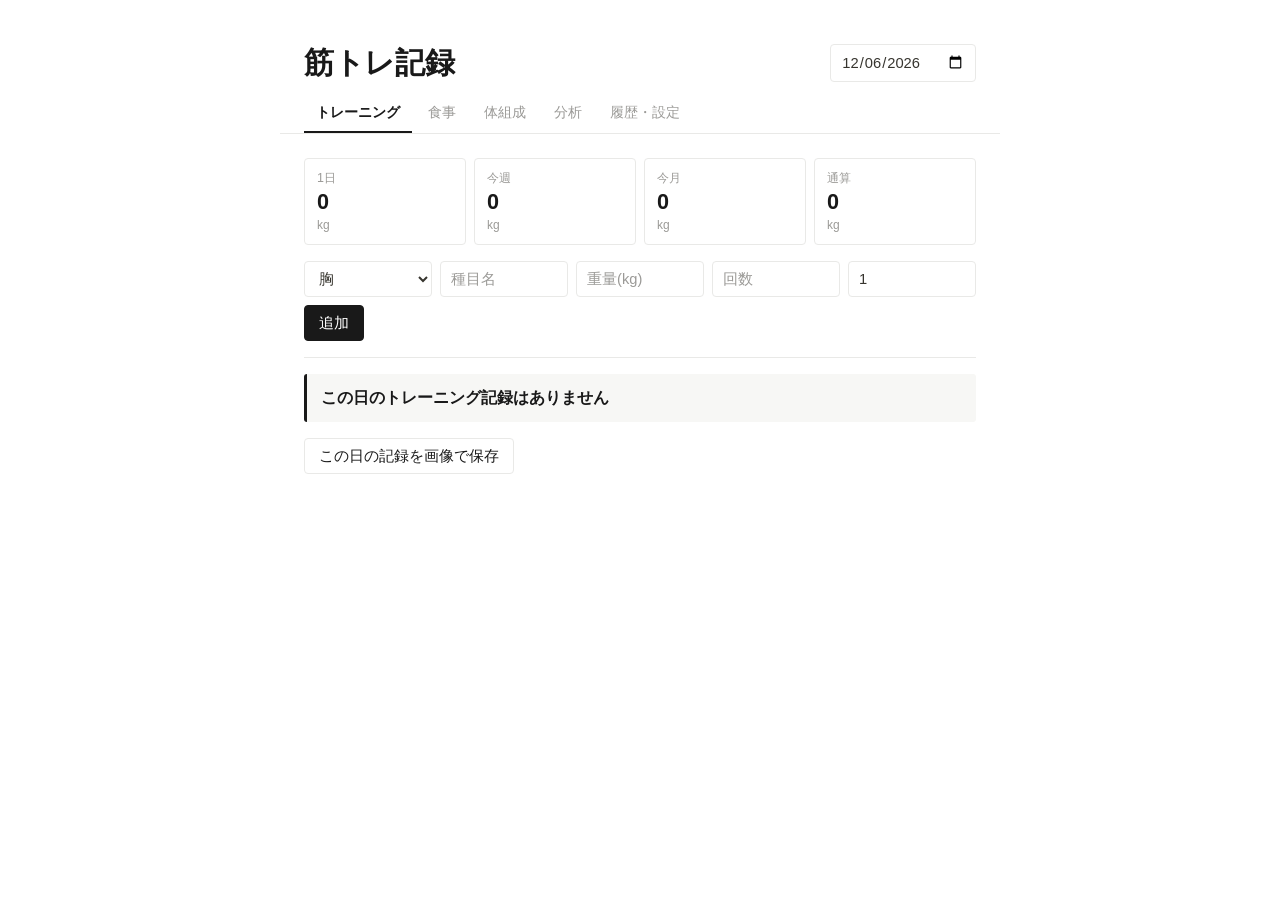
==== index.html @ bb4663bc "筋トレアプリの初期コミットと筋トレ研究ノートを追加 Co-Authored-By: Claude Sonnet 5.5 <noreply@anthropic.com>" ====
<!doctype html>
<html lang="ja">
<head>
  <meta charset="utf-8">
  <meta name="viewport" content="width=device-width, initial-scale=1">
  <title>筋トレ記録</title>
  <link rel="stylesheet" href="css/style.css">
</head>
<body>
  <header>
    <h1>筋トレ記録</h1>
    <input type="date" id="date">
  </header>

  <nav>
    <button data-tab="workout" class="active">トレーニング</button>
    <button data-tab="meal">食事</button>
    <button data-tab="body">体組成</button>
    <button data-tab="analysis">分析</button>
    <button data-tab="stats">履歴・設定</button>
  </nav>

  <main>
    <!-- トレーニング -->
    <section id="tab-workout">
      <div class="cards" id="volume-cards"></div>
      <form id="workout-form">
        <select id="w-part"></select>
        <input id="w-exercise" list="exercise-list" placeholder="種目名" required>
        <datalist id="exercise-list"></datalist>
        <input id="w-weight" type="number" step="0.5" min="0" placeholder="重量(kg)" required>
        <input id="w-reps" type="number" min="1" placeholder="回数" required>
        <input id="w-sets" type="number" min="1" value="1" placeholder="セット数" required>
        <button type="submit">追加</button>
      </form>
      <p id="rm-preview" class="hint"></p>
      <ul id="workout-list" class="list"></ul>
      <p id="workout-summary" class="summary"></p>
      <button id="save-image" class="secondary">この日の記録を画像で保存</button>
    </section>

    <!-- 食事 -->
    <section id="tab-meal" hidden>
      <form id="meal-form">
        <select id="m-type">
          <option>朝食</option><option>昼食</option><option>夕食</option><option>間食</option><option>プロテイン</option>
        </select>
        <input id="m-name" list="food-list" placeholder="食品名" required>
        <datalist id="food-list"></datalist>
        <input id="m-kcal" type="number" min="0" placeholder="kcal" required>
        <input id="m-p" type="number" step="0.1" min="0" placeholder="P(g)" value="0">
        <input id="m-f" type="number" step="0.1" min="0" placeholder="F(g)" value="0">
        <input id="m-c" type="number" step="0.1" min="0" placeholder="C(g)" value="0">
        <button type="submit">追加</button>
      </form>
      <ul id="meal-list" class="list"></ul>
      <p id="meal-summary" class="summary"></p>
    </section>

    <!-- 体組成 -->
    <section id="tab-body" hidden>
      <div class="row">
        <label>身長(cm) <input id="b-height" type="number" step="0.1" min="0" placeholder="BMI計算用"></label>
      </div>
      <div class="cards" id="body-cards"></div>
      <form id="body-form">
        <input id="b-weight" type="number" step="0.1" min="0" placeholder="体重(kg)" required>
        <input id="b-fat" type="number" step="0.1" min="0" placeholder="体脂肪率(%)">
        <input id="b-muscle" type="number" step="0.1" min="0" placeholder="筋肉量(kg)">
        <button type="submit">記録</button>
      </form>
      <select id="body-metric"></select>
      <canvas id="body-chart" width="640" height="240"></canvas>
      <ul id="body-list" class="list"></ul>
    </section>

    <!-- 分析 -->
    <section id="tab-analysis" hidden>
      <h2>RM換算</h2>
      <form id="rm-form">
        <input id="rm-weight" type="number" step="0.5" min="0" placeholder="重量(kg)">
        <input id="rm-reps" type="number" min="1" max="30" placeholder="回数">
      </form>
      <div id="rm-result"></div>

      <h2>種目別分析</h2>
      <select id="an-exercise"></select>
      <div class="cards" id="an-cards"></div>
      <canvas id="an-chart" width="640" height="240"></canvas>

      <h2>週ごとの負荷量(直近8週)</h2>
      <div id="weekly-bars"></div>

      <h2>部位別の負荷量(選択月)</h2>
      <div id="part-bars"></div>
    </section>

    <!-- 履歴・設定 -->
    <section id="tab-stats" hidden>
      <h2>目標(1日)</h2>
      <form id="goal-form">
        <input id="g-kcal" type="number" min="0" placeholder="kcal">
        <input id="g-p" type="number" min="0" placeholder="P(g)">
        <button type="submit">保存</button>
      </form>
      <div id="goal-progress"></div>
      <h2>最近の記録</h2>
      <div id="history"></div>
      <h2>データ</h2>
      <button id="export" class="secondary">JSONで書き出し</button>
      <label class="file">読み込み<input type="file" id="import" accept="application/json" hidden></label>
      <button id="load-demo" class="secondary">デモデータを読み込む</button>
    </section>
  </main>

  <script src="js/data.js"></script>
  <script src="js/storage.js"></script>
  <script src="js/calc.js"></script>
  <script src="js/charts.js"></script>
  <script src="js/demo.js"></script>
  <script src="js/app.js"></script>
</body>
</html>
---- css/style.css ----
:root {
  --bg: #ffffff;
  --text: #37352f;
  --black: #191919;
  --muted: #9b9a97;
  --border: #e9e9e7;
  --hover: #f7f7f5;
}
* { box-sizing: border-box; }
body { margin: 0; font-family: ui-sans-serif, -apple-system, "Segoe UI", "Hiragino Sans", "Meiryo", sans-serif; background: var(--bg); color: var(--text); line-height: 1.5; }

header { display: flex; justify-content: space-between; align-items: center; max-width: 720px; margin: 0 auto; padding: 40px 24px 8px; }
h1 { font-size: 1.9rem; font-weight: 700; margin: 0; color: var(--black); letter-spacing: -.01em; }
h2 { font-size: 1.1rem; font-weight: 600; color: var(--black); margin: 32px 0 8px; padding-bottom: 4px; border-bottom: 1px solid var(--border); }

nav { display: flex; gap: 4px; max-width: 720px; margin: 0 auto; padding: 0 24px; border-bottom: 1px solid var(--border); overflow-x: auto; }
nav button { padding: 8px 12px; border: 0; border-bottom: 2px solid transparent; background: none; color: var(--muted); font-size: .9rem; cursor: pointer; white-space: nowrap; border-radius: 0; }
nav button:hover { color: var(--black); background: var(--hover); }
nav button.active { color: var(--black); border-bottom-color: var(--black); font-weight: 600; }

main { max-width: 720px; margin: 0 auto; padding: 24px; }

form { display: flex; flex-wrap: wrap; gap: 8px; margin-bottom: 16px; }
input, select, button { font: inherit; font-size: .92rem; color: var(--text); }
input, select { padding: 6px 10px; background: var(--bg); border: 1px solid var(--border); border-radius: 4px; outline: none; }
input:focus, select:focus { border-color: var(--black); box-shadow: 0 0 0 1px var(--black); }
input::placeholder { color: var(--muted); }
form input, form select { flex: 1 1 120px; min-width: 0; }

form button, #export, .file { background: var(--black); color: #fff; border: 1px solid var(--black); padding: 6px 14px; border-radius: 4px; cursor: pointer; font-size: .92rem; }
form button:hover, #export:hover, .file:hover { background: #000; opacity: .85; }
.file { display: inline-block; margin-left: 8px; background: var(--bg); color: var(--black); }
.file:hover { background: var(--hover); opacity: 1; }

.list { list-style: none; padding: 0; margin: 0; border-top: 1px solid var(--border); }
.list li { display: flex; justify-content: space-between; align-items: center; padding: 8px 4px; border-bottom: 1px solid var(--border); }
.list li:hover { background: var(--hover); }
.list .del { background: none; border: 0; color: var(--muted); cursor: pointer; padding: 2px 8px; border-radius: 4px; opacity: 0; }
.list li:hover .del { opacity: 1; }
.list .del:hover { background: var(--border); color: var(--black); }
@media (hover: none) { .list .del { opacity: 1; } }

.summary { margin: 16px 0; padding: 12px 14px; background: var(--hover); border-left: 3px solid var(--black); border-radius: 3px; color: var(--black); font-weight: 600; }

canvas { width: 100%; margin-top: 16px; background: var(--bg); border: 1px solid var(--border); border-radius: 4px; }

.day { padding: 10px 4px; border-bottom: 1px solid var(--border); font-size: .9rem; }
.day b { color: var(--black); }

.bar { height: 6px; background: var(--border); border-radius: 3px; overflow: hidden; margin: 4px 0 12px; }
.bar > div { height: 100%; background: var(--black); }

/* --- 追加分 --- */
.cards { display: grid; grid-template-columns: repeat(auto-fit, minmax(130px, 1fr)); gap: 8px; margin-bottom: 16px; }
.card { border: 1px solid var(--border); border-radius: 4px; padding: 10px 12px; display: flex; flex-direction: column; }
.card span { font-size: .78rem; color: var(--muted); }
.card b { font-size: 1.35rem; color: var(--black); line-height: 1.3; }
.card small { color: var(--muted); font-size: .75rem; min-height: 1em; }

.hint { color: var(--muted); font-size: .85rem; margin: 6px 0; }
.muted { color: var(--muted); display: block; font-size: .8rem; }
.row { margin-bottom: 12px; }
.row label { font-size: .9rem; }
.row input { width: 140px; margin-left: 6px; }
#body-metric, #an-exercise { margin-bottom: 8px; min-width: 180px; }

button.secondary, #export { background: var(--bg); color: var(--black); border: 1px solid var(--border); padding: 6px 14px; border-radius: 4px; cursor: pointer; font-size: .92rem; }
button.secondary:hover, #export:hover { background: var(--hover); opacity: 1; }

table { border-collapse: collapse; width: 100%; font-size: .9rem; }
th, td { text-align: left; padding: 5px 8px; border-bottom: 1px solid var(--border); }
th { color: var(--muted); font-weight: 500; }

.barrow { display: grid; grid-template-columns: 80px 1fr 140px; align-items: center; gap: 8px; font-size: .85rem; }
.barrow .bar { margin: 4px 0; }
.barrow .num { text-align: right; white-space: nowrap; }
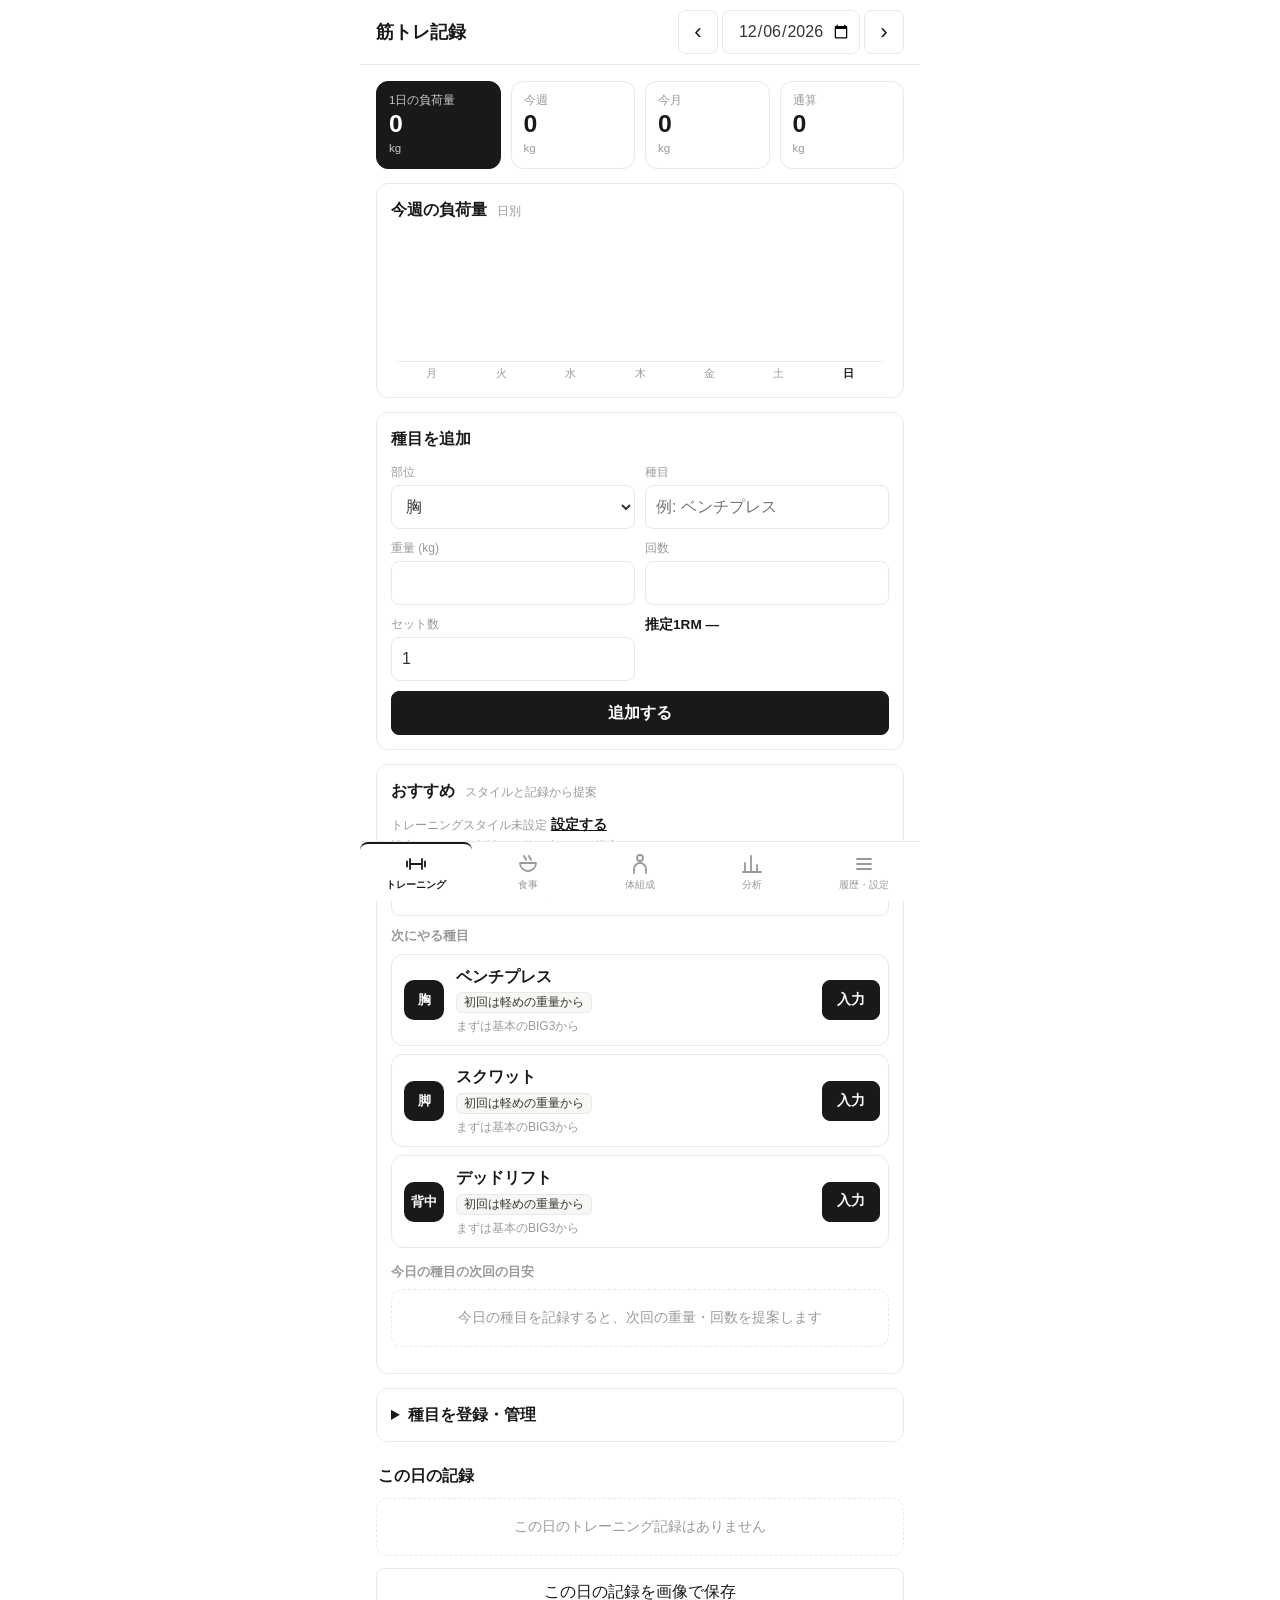
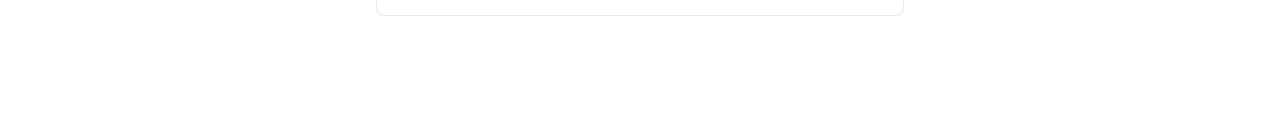
==== commit f6dcc2f6: "スマホUI化と分析・おすすめ・AI提案機能を追加 - Notion風の白黒デザインをスマホ向けに再設計(下部タブ、カード、グラフ) - 負荷量(日/週/月/通算)、RM換算、種目別・部位別の分析、体組" ====
--- a/index.html
+++ b/index.html
@@ -2,121 +2,268 @@
 <html lang="ja">
 <head>
   <meta charset="utf-8">
-  <meta name="viewport" content="width=device-width, initial-scale=1">
+  <meta name="viewport" content="width=device-width, initial-scale=1, viewport-fit=cover">
+  <meta name="theme-color" content="#ffffff">
   <title>筋トレ記録</title>
   <link rel="stylesheet" href="css/style.css">
 </head>
 <body>
   <header>
     <h1>筋トレ記録</h1>
-    <input type="date" id="date">
+    <div class="datenav">
+      <button type="button" id="prev-day" aria-label="前の日">‹</button>
+      <input type="date" id="date">
+      <button type="button" id="next-day" aria-label="次の日">›</button>
+    </div>
   </header>
-
-  <nav>
-    <button data-tab="workout" class="active">トレーニング</button>
-    <button data-tab="meal">食事</button>
-    <button data-tab="body">体組成</button>
-    <button data-tab="analysis">分析</button>
-    <button data-tab="stats">履歴・設定</button>
-  </nav>
 
   <main>
     <!-- トレーニング -->
     <section id="tab-workout">
       <div class="cards" id="volume-cards"></div>
-      <form id="workout-form">
-        <select id="w-part"></select>
-        <input id="w-exercise" list="exercise-list" placeholder="種目名" required>
-        <datalist id="exercise-list"></datalist>
-        <input id="w-weight" type="number" step="0.5" min="0" placeholder="重量(kg)" required>
-        <input id="w-reps" type="number" min="1" placeholder="回数" required>
-        <input id="w-sets" type="number" min="1" value="1" placeholder="セット数" required>
-        <button type="submit">追加</button>
-      </form>
-      <p id="rm-preview" class="hint"></p>
+
+      <div class="panel">
+        <h3>今週の負荷量 <small>日別</small></h3>
+        <canvas id="week-chart" class="chart short"></canvas>
+      </div>
+
+      <div class="panel">
+        <h3>種目を追加</h3>
+        <form id="workout-form" class="grid2">
+          <label class="f">部位<select id="w-part"></select></label>
+          <label class="f">種目<input id="w-exercise" list="exercise-list" placeholder="例: ベンチプレス" required></label>
+          <datalist id="exercise-list"></datalist>
+          <label class="f">重量 (kg)<input id="w-weight" type="number" inputmode="decimal" step="0.5" min="0" required></label>
+          <label class="f">回数<input id="w-reps" type="number" inputmode="numeric" min="1" required></label>
+          <label class="f">セット数<input id="w-sets" type="number" inputmode="numeric" min="1" value="1" required></label>
+          <div class="f preview" id="rm-preview">推定1RM —</div>
+          <button type="submit" class="full">追加する</button>
+        </form>
+      </div>
+
+      <div class="panel">
+        <h3>おすすめ <small>スタイルと記録から提案</small></h3>
+        <p id="rec-plan" class="plan"></p>
+        <button type="button" id="ai-rec" class="secondary block">✨ AIで今日のメニューを作る</button>
+        <div id="ai-rec-out"></div>
+        <h4>次にやる種目</h4>
+        <ul id="rec-next" class="list"></ul>
+        <h4>今日の種目の次回の目安</h4>
+        <ul id="rec-target" class="list"></ul>
+      </div>
+
+      <details class="panel manage">
+        <summary>種目を登録・管理</summary>
+        <form id="ex-form" class="grid2">
+          <label class="f">部位<select id="ex-part"></select></label>
+          <label class="f">新しい種目名<input id="ex-name" placeholder="例: チェストプレス" required></label>
+          <button type="submit" class="full">種目リストに登録</button>
+        </form>
+        <p class="hint">登録した種目は上の「種目」欄の候補に出ます。記録した種目も自動で候補に加わります。</p>
+        <ul id="ex-list" class="list"></ul>
+      </details>
+
+      <h3 class="sec">この日の記録</h3>
       <ul id="workout-list" class="list"></ul>
       <p id="workout-summary" class="summary"></p>
-      <button id="save-image" class="secondary">この日の記録を画像で保存</button>
+      <button id="save-image" class="secondary block">この日の記録を画像で保存</button>
     </section>
 
     <!-- 食事 -->
     <section id="tab-meal" hidden>
-      <form id="meal-form">
-        <select id="m-type">
-          <option>朝食</option><option>昼食</option><option>夕食</option><option>間食</option><option>プロテイン</option>
-        </select>
-        <input id="m-name" list="food-list" placeholder="食品名" required>
-        <datalist id="food-list"></datalist>
-        <input id="m-kcal" type="number" min="0" placeholder="kcal" required>
-        <input id="m-p" type="number" step="0.1" min="0" placeholder="P(g)" value="0">
-        <input id="m-f" type="number" step="0.1" min="0" placeholder="F(g)" value="0">
-        <input id="m-c" type="number" step="0.1" min="0" placeholder="C(g)" value="0">
-        <button type="submit">追加</button>
-      </form>
+      <div class="panel meal-top">
+        <canvas id="meal-ring" class="ring"></canvas>
+        <div id="macro-list" class="macros"></div>
+      </div>
+
+      <div class="panel">
+        <h3>写真から自動計算 <small>AI</small></h3>
+        <label class="file block">📷 食事を撮影 / 写真を選択<input type="file" id="ai-photo" accept="image/*" capture="environment" hidden></label>
+        <div class="grid2">
+          <label class="f">大きさの基準物
+            <select id="ai-ref">
+              <option value="">自動(皿・箸などから推定)</option>
+              <option value="直径約26cmの標準的な夕食皿">夕食皿 (約26cm)</option>
+              <option value="箸(長さ約23cm)">箸 (約23cm)</option>
+              <option value="350ml缶(直径6.6cm・高さ12.2cm)">350ml缶</option>
+              <option value="500mlペットボトル(高さ約20.5cm)">500mlペットボトル</option>
+              <option value="クレジットカード(8.56×5.40cm)">カード (8.6×5.4cm)</option>
+            </select>
+          </label>
+          <label class="f">補足 <input id="ai-note" placeholder="例: ご飯は大盛り"></label>
+        </div>
+        <p class="hint">基準物を一緒に写すと量の誤差が小さくなります。真上〜斜め45°から、全体が入るように撮影してください。</p>
+        <div id="ai-result"></div>
+      </div>
+
+      <div class="panel">
+        <h3>食事を追加</h3>
+        <form id="meal-form" class="grid2">
+          <label class="f">区分
+            <select id="m-type"><option>朝食</option><option>昼食</option><option>夕食</option><option>間食</option><option>プロテイン</option></select>
+          </label>
+          <label class="f">食品<input id="m-name" list="food-list" placeholder="選ぶと自動入力" required></label>
+          <datalist id="food-list"></datalist>
+          <label class="f">kcal<input id="m-kcal" type="number" inputmode="decimal" min="0" required></label>
+          <label class="f">P (g)<input id="m-p" type="number" inputmode="decimal" step="0.1" min="0" value="0"></label>
+          <label class="f">F (g)<input id="m-f" type="number" inputmode="decimal" step="0.1" min="0" value="0"></label>
+          <label class="f">C (g)<input id="m-c" type="number" inputmode="decimal" step="0.1" min="0" value="0"></label>
+          <button type="submit" class="full">追加する</button>
+        </form>
+      </div>
+
+      <h3 class="sec">この日の食事</h3>
       <ul id="meal-list" class="list"></ul>
-      <p id="meal-summary" class="summary"></p>
     </section>
 
     <!-- 体組成 -->
     <section id="tab-body" hidden>
-      <div class="row">
-        <label>身長(cm) <input id="b-height" type="number" step="0.1" min="0" placeholder="BMI計算用"></label>
-      </div>
       <div class="cards" id="body-cards"></div>
-      <form id="body-form">
-        <input id="b-weight" type="number" step="0.1" min="0" placeholder="体重(kg)" required>
-        <input id="b-fat" type="number" step="0.1" min="0" placeholder="体脂肪率(%)">
-        <input id="b-muscle" type="number" step="0.1" min="0" placeholder="筋肉量(kg)">
-        <button type="submit">記録</button>
-      </form>
-      <select id="body-metric"></select>
-      <canvas id="body-chart" width="640" height="240"></canvas>
+
+      <div class="panel">
+        <h3>推移</h3>
+        <select id="body-metric" class="block"></select>
+        <canvas id="body-chart" class="chart"></canvas>
+      </div>
+
+      <div class="panel">
+        <h3>体組成を記録</h3>
+        <form id="body-form" class="grid2">
+          <label class="f full">体重 (kg)<input id="b-weight" type="number" inputmode="decimal" step="0.1" min="0" required></label>
+          <label class="f">体脂肪率 (%)<input id="b-fat" type="number" inputmode="decimal" step="0.1" min="0"></label>
+          <label class="f">筋肉量 (kg)<input id="b-muscle" type="number" inputmode="decimal" step="0.1" min="0"></label>
+          <button type="submit" class="full">記録する</button>
+        </form>
+        <label class="f height">身長 (cm) <small>BMI計算用</small><input id="b-height" type="number" inputmode="decimal" step="0.1" min="0"></label>
+      </div>
+
+      <h3 class="sec">記録一覧</h3>
       <ul id="body-list" class="list"></ul>
     </section>
 
     <!-- 分析 -->
     <section id="tab-analysis" hidden>
-      <h2>RM換算</h2>
-      <form id="rm-form">
-        <input id="rm-weight" type="number" step="0.5" min="0" placeholder="重量(kg)">
-        <input id="rm-reps" type="number" min="1" max="30" placeholder="回数">
-      </form>
-      <div id="rm-result"></div>
-
-      <h2>種目別分析</h2>
-      <select id="an-exercise"></select>
-      <div class="cards" id="an-cards"></div>
-      <canvas id="an-chart" width="640" height="240"></canvas>
-
-      <h2>週ごとの負荷量(直近8週)</h2>
-      <div id="weekly-bars"></div>
-
-      <h2>部位別の負荷量(選択月)</h2>
-      <div id="part-bars"></div>
+      <div class="panel">
+        <h3>RM換算 <small>Epley式</small></h3>
+        <form id="rm-form" class="grid2">
+          <label class="f">重量 (kg)<input id="rm-weight" type="number" inputmode="decimal" step="0.5" min="0"></label>
+          <label class="f">回数<input id="rm-reps" type="number" inputmode="numeric" min="1" max="30"></label>
+        </form>
+        <div id="rm-result"></div>
+      </div>
+
+      <div class="panel">
+        <h3>種目別分析</h3>
+        <select id="an-exercise" class="block"></select>
+        <div class="cards" id="an-cards"></div>
+        <canvas id="an-chart" class="chart"></canvas>
+      </div>
+
+      <div class="panel">
+        <h3>週ごとの負荷量 <small>直近8週</small></h3>
+        <canvas id="weekly-chart" class="chart short"></canvas>
+      </div>
+
+      <div class="panel">
+        <h3>部位別の負荷量 <small>選択月</small></h3>
+        <div id="part-wrap" class="donut-wrap">
+          <canvas id="part-donut" class="donut"></canvas>
+          <div id="part-legend" class="legend"></div>
+        </div>
+      </div>
     </section>
 
     <!-- 履歴・設定 -->
     <section id="tab-stats" hidden>
-      <h2>目標(1日)</h2>
-      <form id="goal-form">
-        <input id="g-kcal" type="number" min="0" placeholder="kcal">
-        <input id="g-p" type="number" min="0" placeholder="P(g)">
-        <button type="submit">保存</button>
-      </form>
-      <div id="goal-progress"></div>
-      <h2>最近の記録</h2>
-      <div id="history"></div>
-      <h2>データ</h2>
-      <button id="export" class="secondary">JSONで書き出し</button>
-      <label class="file">読み込み<input type="file" id="import" accept="application/json" hidden></label>
-      <button id="load-demo" class="secondary">デモデータを読み込む</button>
+      <div class="panel">
+        <h3>トレーニングスタイル <small>おすすめの種目・重量に反映</small></h3>
+        <form id="style-form" class="grid2">
+          <label class="f full">分割法<select id="s-split"></select></label>
+          <label class="f">週のトレーニング回数<select id="s-days"></select></label>
+          <label class="f">経験<select id="s-level"></select></label>
+          <label class="f">目的<select id="s-goal"></select></label>
+          <label class="f">1回の時間 (分)<input id="s-minutes" type="number" inputmode="numeric" min="10" max="240" placeholder="60"></label>
+          <label class="f full">使える器具<select id="s-equip"></select></label>
+          <label class="f full">補足(怪我・苦手な種目・要望など)<input id="s-note" maxlength="200" placeholder="例: 右肩が痛いのでオーバーヘッドは避けたい"></label>
+          <button type="submit" class="full">スタイルを保存</button>
+        </form>
+        <p class="hint">分割法がわからないときは「おまかせ」のままで、頻度や目的を入れるとAIが分け方も提案します。</p>
+      </div>
+
+      <div class="panel">
+        <h3>1日の目標</h3>
+        <form id="goal-form" class="grid2">
+          <label class="f">kcal<input id="g-kcal" type="number" inputmode="numeric" min="0"></label>
+          <label class="f">タンパク質 (g)<input id="g-p" type="number" inputmode="numeric" min="0"></label>
+          <button type="submit" class="full">保存する</button>
+        </form>
+        <div class="rings">
+          <div><canvas id="ring-kcal" class="ring small"></canvas><span>カロリー</span></div>
+          <div><canvas id="ring-p" class="ring small"></canvas><span>タンパク質</span></div>
+        </div>
+      </div>
+
+      <div class="panel">
+        <h3>直近14日の負荷量</h3>
+        <canvas id="days-chart" class="chart short"></canvas>
+      </div>
+
+      <h3 class="sec">最近の記録</h3>
+      <ul id="history" class="list"></ul>
+
+      <div class="panel" id="ai-settings">
+        <h3>AI食事解析 <small>Claude</small></h3>
+        <form id="ai-form" class="grid2">
+          <label class="f full">Anthropic APIキー<input id="ai-key" type="password" autocomplete="off" placeholder="sk-ant-..."></label>
+          <label class="f full">モデル<input id="ai-model"></label>
+          <button type="submit" class="full">保存する</button>
+        </form>
+        <p id="ai-notice" class="hint" role="status"></p>
+        <p class="hint">キーはこの端末のブラウザにのみ保存され、JSON書き出しには含まれません。写真はAnthropicのAPIに送信されます。共有端末では使用しないでください。</p>
+      </div>
+
+      <div class="panel">
+        <h3>AIの学習データ <small>あなた専用</small></h3>
+        <p class="hint" id="ai-learn-count"></p>
+        <p class="hint">写真解析の結果で量(g)を直して追加すると、その補正を覚えて次回以降の推定に反映します。この端末にだけ保存されます。</p>
+        <button id="ai-learn-clear" class="secondary block">補正の履歴を消す</button>
+      </div>
+
+      <div class="panel">
+        <h3>データ</h3>
+        <button id="export" class="secondary block">JSONで書き出し</button>
+        <label class="file block">JSONを読み込み<input type="file" id="import" accept="application/json" hidden></label>
+        <button id="load-demo" class="secondary block">デモデータを読み込む</button>
+        <p id="data-notice" class="hint" role="status"></p>
+      </div>
     </section>
   </main>
+
+  <nav>
+    <button data-tab="workout" class="active">
+      <svg viewBox="0 0 24 24"><path d="M6 7v10M18 7v10M3 9.5v5M21 9.5v5M6 12h12"/></svg>トレーニング
+    </button>
+    <button data-tab="meal">
+      <svg viewBox="0 0 24 24"><path d="M4 11h16a8 8 0 0 1-16 0zM8 4c0 2 2 2 2 4M13 4c0 2 2 2 2 4"/></svg>食事
+    </button>
+    <button data-tab="body">
+      <svg viewBox="0 0 24 24"><circle cx="12" cy="6" r="3"/><path d="M6 21v-4a6 6 0 0 1 12 0v4"/></svg>体組成
+    </button>
+    <button data-tab="analysis">
+      <svg viewBox="0 0 24 24"><path d="M5 20V11M11 20V4M17 20v-7M3 20h18"/></svg>分析
+    </button>
+    <button data-tab="stats">
+      <svg viewBox="0 0 24 24"><path d="M5 7h14M5 12h14M5 17h14"/></svg>履歴・設定
+    </button>
+  </nav>
 
   <script src="js/data.js"></script>
   <script src="js/storage.js"></script>
   <script src="js/calc.js"></script>
   <script src="js/charts.js"></script>
+  <script src="js/foodknowledge.js"></script>
+  <script src="js/foodai.js"></script>
+  <script src="js/coachai.js"></script>
   <script src="js/demo.js"></script>
   <script src="js/app.js"></script>
 </body>
--- a/css/style.css
+++ b/css/style.css
@@ -6,71 +6,132 @@
   --border: #e9e9e7;
   --hover: #f7f7f5;
 }
-* { box-sizing: border-box; }
+* { box-sizing: border-box; -webkit-tap-highlight-color: transparent; }
 body { margin: 0; font-family: ui-sans-serif, -apple-system, "Segoe UI", "Hiragino Sans", "Meiryo", sans-serif; background: var(--bg); color: var(--text); line-height: 1.5; }
 
-header { display: flex; justify-content: space-between; align-items: center; max-width: 720px; margin: 0 auto; padding: 40px 24px 8px; }
-h1 { font-size: 1.9rem; font-weight: 700; margin: 0; color: var(--black); letter-spacing: -.01em; }
-h2 { font-size: 1.1rem; font-weight: 600; color: var(--black); margin: 32px 0 8px; padding-bottom: 4px; border-bottom: 1px solid var(--border); }
+/* ---- ヘッダー(上部固定・日付移動) ---- */
+header { position: sticky; top: 0; z-index: 10; display: flex; justify-content: space-between; align-items: center; gap: 8px; max-width: 560px; margin: 0 auto; padding: calc(10px + env(safe-area-inset-top)) 16px 10px; background: var(--bg); border-bottom: 1px solid var(--border); }
+h1 { font-size: 1.15rem; font-weight: 700; margin: 0; color: var(--black); white-space: nowrap; }
+.datenav { display: flex; align-items: center; gap: 4px; }
+.datenav button { width: 40px; height: 40px; padding: 0; font-size: 1.4rem; line-height: 1; background: var(--bg); color: var(--black); border: 1px solid var(--border); border-radius: 8px; }
+.datenav input { width: 138px; height: 40px; padding: 0 8px; text-align: center; }
 
-nav { display: flex; gap: 4px; max-width: 720px; margin: 0 auto; padding: 0 24px; border-bottom: 1px solid var(--border); overflow-x: auto; }
-nav button { padding: 8px 12px; border: 0; border-bottom: 2px solid transparent; background: none; color: var(--muted); font-size: .9rem; cursor: pointer; white-space: nowrap; border-radius: 0; }
-nav button:hover { color: var(--black); background: var(--hover); }
-nav button.active { color: var(--black); border-bottom-color: var(--black); font-weight: 600; }
+/* ---- 下部タブバー ---- */
+nav { position: fixed; left: 0; right: 0; bottom: 0; z-index: 10; display: grid; grid-template-columns: repeat(5, 1fr); max-width: 560px; margin: 0 auto; background: var(--bg); border-top: 1px solid var(--border); padding-bottom: env(safe-area-inset-bottom); }
+nav button { display: flex; flex-direction: column; align-items: center; gap: 2px; padding: 8px 0 7px; border: 0; border-top: 2px solid transparent; background: none; color: var(--muted); font-size: .62rem; white-space: nowrap; }
+nav button svg { width: 24px; height: 24px; fill: none; stroke: currentColor; stroke-width: 1.8; stroke-linecap: round; stroke-linejoin: round; }
+nav button.active { color: var(--black); border-top-color: var(--black); font-weight: 700; }
 
-main { max-width: 720px; margin: 0 auto; padding: 24px; }
+main { max-width: 560px; margin: 0 auto; padding: 16px 16px calc(96px + env(safe-area-inset-bottom)); }
 
-form { display: flex; flex-wrap: wrap; gap: 8px; margin-bottom: 16px; }
-input, select, button { font: inherit; font-size: .92rem; color: var(--text); }
-input, select { padding: 6px 10px; background: var(--bg); border: 1px solid var(--border); border-radius: 4px; outline: none; }
+/* ---- 見出し・パネル ---- */
+h3 { font-size: .98rem; font-weight: 700; color: var(--black); margin: 0 0 12px; }
+h3 small { font-weight: 400; color: var(--muted); font-size: .75rem; margin-left: 6px; }
+h3.sec { margin: 22px 2px 10px; }
+.panel { border: 1px solid var(--border); border-radius: 12px; padding: 14px; margin-bottom: 14px; }
+
+/* ---- フォーム(スマホ向けに大きく) ---- */
+input, select, button { font: inherit; font-size: 16px; color: var(--text); }
+input, select { width: 100%; min-height: 44px; padding: 8px 10px; background: var(--bg); border: 1px solid var(--border); border-radius: 8px; outline: none; }
 input:focus, select:focus { border-color: var(--black); box-shadow: 0 0 0 1px var(--black); }
-input::placeholder { color: var(--muted); }
-form input, form select { flex: 1 1 120px; min-width: 0; }
+.grid2 { display: grid; grid-template-columns: 1fr 1fr; gap: 10px; }
+.grid2 .full, .grid2 > button { grid-column: 1 / -1; }
+label.f { display: flex; flex-direction: column; gap: 4px; font-size: .75rem; color: var(--muted); min-width: 0; }
+label.f input, label.f select { color: var(--text); }
+.preview { justify-content: end; font-size: .85rem; color: var(--black); font-weight: 600; padding-bottom: 12px; }
+.height { margin-top: 14px; padding-top: 14px; border-top: 1px solid var(--border); }
+.height input { max-width: 160px; }
 
-form button, #export, .file { background: var(--black); color: #fff; border: 1px solid var(--black); padding: 6px 14px; border-radius: 4px; cursor: pointer; font-size: .92rem; }
-form button:hover, #export:hover, .file:hover { background: #000; opacity: .85; }
-.file { display: inline-block; margin-left: 8px; background: var(--bg); color: var(--black); }
-.file:hover { background: var(--hover); opacity: 1; }
+button { min-height: 44px; border-radius: 8px; cursor: pointer; }
+form button[type=submit] { background: var(--black); color: #fff; border: 1px solid var(--black); font-weight: 600; }
+form button[type=submit]:active { opacity: .8; }
+button.secondary, .file { display: block; background: var(--bg); color: var(--black); border: 1px solid var(--border); text-align: center; padding: 11px 14px; }
+button.secondary:active, .file:active { background: var(--hover); }
+.block { display: block; width: 100%; margin-bottom: 10px; }
 
-.list { list-style: none; padding: 0; margin: 0; border-top: 1px solid var(--border); }
-.list li { display: flex; justify-content: space-between; align-items: center; padding: 8px 4px; border-bottom: 1px solid var(--border); }
-.list li:hover { background: var(--hover); }
-.list .del { background: none; border: 0; color: var(--muted); cursor: pointer; padding: 2px 8px; border-radius: 4px; opacity: 0; }
-.list li:hover .del { opacity: 1; }
-.list .del:hover { background: var(--border); color: var(--black); }
-@media (hover: none) { .list .del { opacity: 1; } }
+/* ---- リスト(カード型の行) ---- */
+.list { list-style: none; padding: 0; margin: 0 0 12px; display: grid; gap: 8px; }
+.item { display: flex; align-items: center; gap: 12px; border: 1px solid var(--border); border-radius: 12px; padding: 10px 8px 10px 12px; }
+.item .badge { flex: none; min-width: 40px; height: 40px; padding: 0 6px; display: flex; align-items: center; justify-content: center; background: var(--black); color: #fff; border-radius: 10px; font-size: .8rem; font-weight: 700; }
+.item .badge.light { background: var(--hover); color: var(--black); border: 1px solid var(--border); }
+.item .body { flex: 1; min-width: 0; }
+.item .body b { display: block; color: var(--black); font-size: .98rem; overflow-wrap: anywhere; }
+.chips { display: flex; flex-wrap: wrap; gap: 4px; margin-top: 4px; }
+.chips i { font-style: normal; font-size: .72rem; color: var(--text); background: var(--hover); border: 1px solid var(--border); border-radius: 6px; padding: 1px 7px; }
+.item .del { flex: none; width: 40px; min-height: 40px; background: none; border: 0; color: var(--muted); font-size: 1.1rem; }
+.item .del:active { color: var(--black); background: var(--hover); }
+.empty { text-align: center; color: var(--muted); font-size: .85rem; padding: 18px; border: 1px dashed var(--border); border-radius: 12px; }
 
-.summary { margin: 16px 0; padding: 12px 14px; background: var(--hover); border-left: 3px solid var(--black); border-radius: 3px; color: var(--black); font-weight: 600; }
+.summary { margin: 0 0 12px; padding: 12px 14px; background: var(--hover); border-left: 3px solid var(--black); border-radius: 6px; color: var(--black); font-weight: 600; font-size: .9rem; }
+.hint { color: var(--muted); font-size: .85rem; margin: 6px 0; }
 
-canvas { width: 100%; margin-top: 16px; background: var(--bg); border: 1px solid var(--border); border-radius: 4px; }
+/* ---- 数値カード ---- */
+.cards { display: grid; grid-template-columns: repeat(2, 1fr); gap: 10px; margin-bottom: 14px; }
+.panel .cards { margin-bottom: 12px; }
+.card { border: 1px solid var(--border); border-radius: 12px; padding: 10px 12px; display: flex; flex-direction: column; background: var(--bg); }
+.card span { font-size: .72rem; color: var(--muted); }
+.card b { font-size: 1.55rem; color: var(--black); line-height: 1.25; letter-spacing: -.01em; }
+.card small { color: var(--muted); font-size: .72rem; min-height: 1em; }
+.card.dark { background: var(--black); border-color: var(--black); }
+.card.dark span, .card.dark small { color: #c8c8c4; }
+.card.dark b { color: #fff; }
+.hint-card { grid-column: 1 / -1; }
 
-.day { padding: 10px 4px; border-bottom: 1px solid var(--border); font-size: .9rem; }
-.day b { color: var(--black); }
+/* ---- グラフ ---- */
+canvas { display: block; }
+.chart { width: 100%; height: 200px; }
+.chart.short { height: 150px; }
+.ring { width: 120px; height: 120px; flex: none; }
+.ring.small { width: 96px; height: 96px; }
+.donut { width: 140px; height: 140px; flex: none; }
+.donut-wrap { display: flex; align-items: center; gap: 14px; }
+.legend { flex: 1; min-width: 0; display: grid; gap: 6px; font-size: .82rem; }
+.legend div { display: flex; align-items: center; gap: 8px; }
+.legend i { flex: none; width: 12px; height: 12px; border-radius: 3px; border: 1px solid var(--border); }
+.legend b { margin-left: auto; color: var(--black); white-space: nowrap; }
+.rings { display: flex; justify-content: space-around; margin-top: 16px; text-align: center; font-size: .8rem; color: var(--muted); }
+.rings span { display: block; margin-top: 4px; }
 
-.bar { height: 6px; background: var(--border); border-radius: 3px; overflow: hidden; margin: 4px 0 12px; }
-.bar > div { height: 100%; background: var(--black); }
+.meal-top { display: flex; align-items: center; gap: 16px; }
+.macros { flex: 1; min-width: 0; display: grid; gap: 10px; }
+.macro { display: grid; grid-template-columns: 16px minmax(0, 1fr) auto; gap: 8px; align-items: center; font-size: .82rem; }
+.macro b { color: var(--black); }
+.macro > span { white-space: nowrap; min-width: 4.5em; text-align: right; }
+.macro em { font-style: normal; color: var(--muted); font-size: .72rem; }
 
-/* --- 追加分 --- */
-.cards { display: grid; grid-template-columns: repeat(auto-fit, minmax(130px, 1fr)); gap: 8px; margin-bottom: 16px; }
-.card { border: 1px solid var(--border); border-radius: 4px; padding: 10px 12px; display: flex; flex-direction: column; }
-.card span { font-size: .78rem; color: var(--muted); }
-.card b { font-size: 1.35rem; color: var(--black); line-height: 1.3; }
-.card small { color: var(--muted); font-size: .75rem; min-height: 1em; }
+.bar { height: 8px; background: var(--border); border-radius: 4px; overflow: hidden; }
+.bar > div { height: 100%; background: var(--black); border-radius: 4px; }
 
-.hint { color: var(--muted); font-size: .85rem; margin: 6px 0; }
-.muted { color: var(--muted); display: block; font-size: .8rem; }
-.row { margin-bottom: 12px; }
-.row label { font-size: .9rem; }
-.row input { width: 140px; margin-left: 6px; }
-#body-metric, #an-exercise { margin-bottom: 8px; min-width: 180px; }
+table { border-collapse: collapse; width: 100%; font-size: .9rem; margin-top: 10px; }
+th, td { text-align: left; padding: 7px 8px; border-bottom: 1px solid var(--border); }
+th { color: var(--muted); font-weight: 500; font-size: .78rem; }
+tr:nth-child(even) td { background: var(--hover); }
 
-button.secondary, #export { background: var(--bg); color: var(--black); border: 1px solid var(--border); padding: 6px 14px; border-radius: 4px; cursor: pointer; font-size: .92rem; }
-button.secondary:hover, #export:hover { background: var(--hover); opacity: 1; }
+@media (min-width: 560px) { .cards { grid-template-columns: repeat(4, 1fr); } .panel .cards { grid-template-columns: repeat(2, 1fr); } }
 
-table { border-collapse: collapse; width: 100%; font-size: .9rem; }
-th, td { text-align: left; padding: 5px 8px; border-bottom: 1px solid var(--border); }
-th { color: var(--muted); font-weight: 500; }
+/* ---- AI食事解析 ---- */
+.ai-photo { display: block; width: 100%; max-height: 240px; object-fit: cover; border-radius: 10px; margin: 12px 0 10px; border: 1px solid var(--border); }
+.add-ai { background: var(--black); color: #fff; border: 1px solid var(--black); font-weight: 600; margin-top: 10px; }
+.add-ai:disabled { opacity: .4; }
+#ai-result .list { margin-bottom: 8px; }
+#ai-result .item .body { flex: 1; min-width: 0; }
+#ai-result .item .hint { margin: 4px 0; font-size: .75rem; }
 
-.barrow { display: grid; grid-template-columns: 80px 1fr 140px; align-items: center; gap: 8px; font-size: .85rem; }
-.barrow .bar { margin: 4px 0; }
-.barrow .num { text-align: right; white-space: nowrap; }
+/* ---- おすすめ・種目管理 ---- */
+h4 { font-size: .8rem; font-weight: 600; color: var(--muted); margin: 14px 0 8px; }
+h4:first-of-type { margin-top: 0; }
+.reason { display: block; margin-top: 4px; font-size: .75rem; color: var(--muted); }
+button.use { flex: none; min-height: 40px; padding: 0 14px; background: var(--black); color: #fff; border: 1px solid var(--black); font-weight: 600; font-size: .85rem; }
+button.use:active { opacity: .8; }
+details.manage > summary { cursor: pointer; font-weight: 700; color: var(--black); font-size: .98rem; min-height: 24px; }
+details.manage[open] > summary { margin-bottom: 12px; }
+details.manage .list { margin-top: 10px; margin-bottom: 0; }
+
+.plan { margin: 0 0 12px; font-size: .88rem; color: var(--black); font-weight: 600; }
+.plan small { color: var(--muted); font-weight: 400; }
+button.linkbtn { min-height: 0; padding: 0; background: none; border: 0; color: var(--black); text-decoration: underline; font-size: inherit; }
+.ai-box { border: 1px solid var(--black); border-radius: 12px; padding: 12px; margin-bottom: 12px; }
+.ai-box h4 { margin: 0 0 6px; color: var(--black); font-size: .95rem; }
+.ai-box p { margin: 0 0 10px; font-size: .82rem; }
+.ai-box .list { margin-bottom: 10px; }
+.ai-box .note { color: var(--muted); font-size: .75rem; margin: 0; }
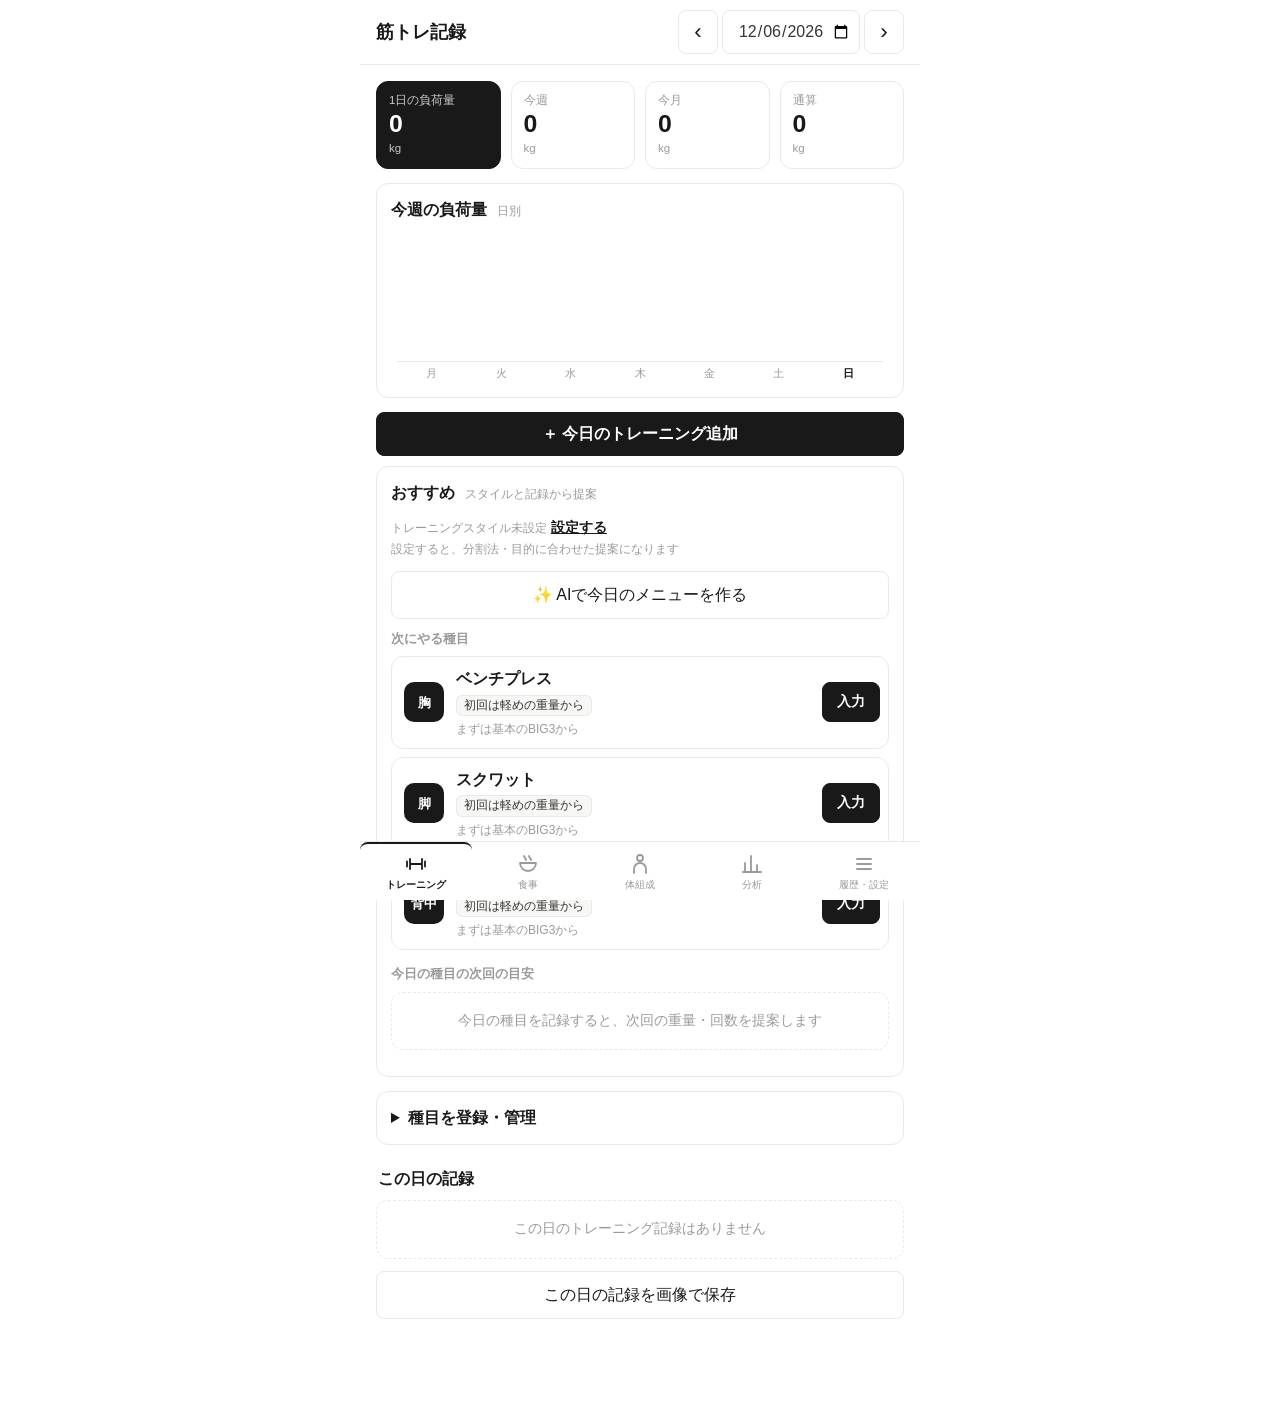
==== commit ab71a5e1: "バックアップ書き出し(共有シート)と7日警告を追加、未コミットのUI変更を反映 Co-Authored-By: Claude Sonnet 5.5 <noreply@anthropic.com>" ====
--- a/index.html
+++ b/index.html
@@ -4,6 +4,13 @@
   <meta charset="utf-8">
   <meta name="viewport" content="width=device-width, initial-scale=1, viewport-fit=cover">
   <meta name="theme-color" content="#ffffff">
+  <meta name="mobile-web-app-capable" content="yes">
+  <meta name="apple-mobile-web-app-capable" content="yes">
+  <meta name="apple-mobile-web-app-title" content="筋トレ">
+  <meta name="apple-mobile-web-app-status-bar-style" content="default">
+  <link rel="manifest" href="manifest.webmanifest">
+  <link rel="icon" href="icons/icon-192.png" type="image/png">
+  <link rel="apple-touch-icon" href="icons/apple-touch-icon.png">
   <title>筋トレ記録</title>
   <link rel="stylesheet" href="css/style.css">
 </head>
@@ -27,8 +34,10 @@
         <canvas id="week-chart" class="chart short"></canvas>
       </div>
 
-      <div class="panel">
-        <h3>種目を追加</h3>
+      <button type="button" id="add-training" class="primary block">＋ 今日のトレーニング追加</button>
+
+      <div class="panel" id="workout-panel" hidden>
+        <h3>種目を追加 <small id="w-title"></small></h3>
         <form id="workout-form" class="grid2">
           <label class="f">部位<select id="w-part"></select></label>
           <label class="f">種目<input id="w-exercise" list="exercise-list" placeholder="例: ベンチプレス" required></label>
@@ -92,18 +101,27 @@
           </label>
           <label class="f">補足 <input id="ai-note" placeholder="例: ご飯は大盛り"></label>
         </div>
+        <label class="check"><input type="checkbox" id="ai-precise"> 高精度モード(2回解析して平均。利用枠を2倍使います)</label>
         <p class="hint">基準物を一緒に写すと量の誤差が小さくなります。真上〜斜め45°から、全体が入るように撮影してください。</p>
         <div id="ai-result"></div>
       </div>
 
       <div class="panel">
+        <h3>サプリ <small>タップで選択日の分を記録</small></h3>
+        <div id="supp-chips" class="chipbtns"></div>
+        <p id="supp-month" class="hint"></p>
+      </div>
+
+      <div class="panel">
         <h3>食事を追加</h3>
+        <div id="recent-meals" class="recent" hidden></div>
         <form id="meal-form" class="grid2">
           <label class="f">区分
-            <select id="m-type"><option>朝食</option><option>昼食</option><option>夕食</option><option>間食</option><option>プロテイン</option></select>
+            <select id="m-type"><option>朝食</option><option>昼食</option><option>夕食</option><option>間食</option><option>プロテイン</option><option>サプリ</option></select>
           </label>
           <label class="f">食品<input id="m-name" list="food-list" placeholder="選ぶと自動入力" required></label>
           <datalist id="food-list"></datalist>
+          <label class="f full" id="dose-field" hidden>用量(任意)<input id="m-dose" maxlength="30" placeholder="例: 5g / 15mg / 1粒"></label>
           <label class="f">kcal<input id="m-kcal" type="number" inputmode="decimal" min="0" required></label>
           <label class="f">P (g)<input id="m-p" type="number" inputmode="decimal" step="0.1" min="0" value="0"></label>
           <label class="f">F (g)<input id="m-f" type="number" inputmode="decimal" step="0.1" min="0" value="0"></label>
@@ -111,6 +129,31 @@
           <button type="submit" class="full">追加する</button>
         </form>
       </div>
+
+      <details class="panel manage" id="custom-panel">
+        <summary>食品・サプリ・区分を登録</summary>
+        <h4>よく食べる食品・飲むサプリを登録</h4>
+        <form id="cf-form" class="grid2">
+          <label class="f">種類<select id="cf-kind"><option value="food">食品</option><option value="supp">サプリ</option></select></label>
+          <label class="f">名前<input id="cf-name" maxlength="40" placeholder="例: 自家製プロテインバー" required></label>
+          <label class="f full" id="cf-dose-field" hidden>用量(任意)<input id="cf-dose" maxlength="30" placeholder="例: 5g / 1粒"></label>
+          <label class="f">kcal<input id="cf-kcal" type="number" inputmode="decimal" min="0" value="0"></label>
+          <label class="f">P (g)<input id="cf-p" type="number" inputmode="decimal" step="0.1" min="0" value="0"></label>
+          <label class="f">F (g)<input id="cf-f" type="number" inputmode="decimal" step="0.1" min="0" value="0"></label>
+          <label class="f">C (g)<input id="cf-c" type="number" inputmode="decimal" step="0.1" min="0" value="0"></label>
+          <button type="submit" class="full">登録する</button>
+        </form>
+        <p id="cf-notice" class="hint" role="status"></p>
+        <ul id="cf-list" class="list"></ul>
+
+        <h4>食事の区分を追加</h4>
+        <form id="ct-form" class="grid2">
+          <label class="f full">区分名<input id="ct-name" maxlength="12" placeholder="例: 夜食 / 運動前 / 運動後" required></label>
+          <button type="submit" class="full">区分を追加</button>
+        </form>
+        <p id="ct-notice" class="hint" role="status"></p>
+        <ul id="ct-list" class="list"></ul>
+      </details>
 
       <h3 class="sec">この日の食事</h3>
       <ul id="meal-list" class="list"></ul>
@@ -208,6 +251,13 @@
         <canvas id="days-chart" class="chart short"></canvas>
       </div>
 
+      <div class="panel">
+        <h3>直近14日の摂取 <small>kcal</small></h3>
+        <canvas id="kcal-chart" class="chart short"></canvas>
+        <h3 class="sub">タンパク質 <small>g</small></h3>
+        <canvas id="protein-chart" class="chart short"></canvas>
+      </div>
+
       <h3 class="sec">最近の記録</h3>
       <ul id="history" class="list"></ul>
 
@@ -229,15 +279,32 @@
         <button id="ai-learn-clear" class="secondary block">補正の履歴を消す</button>
       </div>
 
+      <div class="panel" id="install-panel" hidden>
+        <h3>アプリとして使う</h3>
+        <p id="install-msg" class="hint"></p>
+        <button type="button" id="install-btn" class="secondary block" hidden>ホーム画面に追加</button>
+      </div>
+
       <div class="panel">
         <h3>データ</h3>
-        <button id="export" class="secondary block">JSONで書き出し</button>
+        <button id="export" class="secondary block">バックアップを書き出し(共有)</button>
+        <p id="export-status" class="hint" role="status"></p>
         <label class="file block">JSONを読み込み<input type="file" id="import" accept="application/json" hidden></label>
+        <button id="restore" class="secondary block" hidden>消えたデータを復元する</button>
         <button id="load-demo" class="secondary block">デモデータを読み込む</button>
         <p id="data-notice" class="hint" role="status"></p>
       </div>
     </section>
   </main>
+
+  <div id="picker" class="picker" hidden role="dialog" aria-label="種目を選択">
+    <div class="picker-bar">
+      <button type="button" id="picker-back" aria-label="戻る">‹</button>
+      <b>種目を選択</b>
+      <button type="button" id="picker-manage" class="linkbtn">種目を登録</button>
+    </div>
+    <div id="picker-body" class="picker-body"></div>
+  </div>
 
   <nav>
     <button data-tab="workout" class="active">
@@ -266,5 +333,6 @@
   <script src="js/coachai.js"></script>
   <script src="js/demo.js"></script>
   <script src="js/app.js"></script>
+  <script src="js/pwa.js"></script>
 </body>
 </html>
--- a/css/style.css
+++ b/css/style.css
@@ -10,7 +10,7 @@
 body { margin: 0; font-family: ui-sans-serif, -apple-system, "Segoe UI", "Hiragino Sans", "Meiryo", sans-serif; background: var(--bg); color: var(--text); line-height: 1.5; }
 
 /* ---- ヘッダー(上部固定・日付移動) ---- */
-header { position: sticky; top: 0; z-index: 10; display: flex; justify-content: space-between; align-items: center; gap: 8px; max-width: 560px; margin: 0 auto; padding: calc(10px + env(safe-area-inset-top)) 16px 10px; background: var(--bg); border-bottom: 1px solid var(--border); }
+header { position: sticky; top: env(safe-area-inset-top, 0px); z-index: 10; display: flex; justify-content: space-between; align-items: center; gap: 8px; max-width: 560px; margin: 0 auto; padding: 10px 16px; background: var(--bg); border-bottom: 1px solid var(--border); }
 h1 { font-size: 1.15rem; font-weight: 700; margin: 0; color: var(--black); white-space: nowrap; }
 .datenav { display: flex; align-items: center; gap: 4px; }
 .datenav button { width: 40px; height: 40px; padding: 0; font-size: 1.4rem; line-height: 1; background: var(--bg); color: var(--black); border: 1px solid var(--border); border-radius: 8px; }
@@ -135,3 +135,36 @@
 .ai-box p { margin: 0 0 10px; font-size: .82rem; }
 .ai-box .list { margin-bottom: 10px; }
 .ai-box .note { color: var(--muted); font-size: .75rem; margin: 0; }
+
+/* ---- 高精度モード・最近の食事 ---- */
+.check { display: flex; align-items: center; gap: 8px; font-size: .8rem; color: var(--text); margin: 4px 0 8px; }
+.check input { width: 20px; min-height: 20px; height: 20px; flex: none; }
+.recent { display: flex; flex-wrap: wrap; gap: 6px; margin-bottom: 12px; }
+.recent button { min-height: 36px; padding: 4px 10px; font-size: .8rem; background: var(--hover); border: 1px solid var(--border); color: var(--black); }
+h3.sub { margin-top: 14px; }
+#ai-result input[data-ai-name] { min-height: 36px; font-weight: 700; color: var(--black); margin-bottom: 2px; }
+
+/* ---- サプリのクイック記録 ---- */
+.chipbtns { display: flex; flex-wrap: wrap; gap: 8px; }
+.chipbtns button { display: flex; flex-direction: column; align-items: flex-start; gap: 0; min-height: 44px; padding: 6px 12px; background: var(--bg); color: var(--black); border: 1px solid var(--border); border-radius: 10px; font-size: .88rem; text-align: left; }
+.chipbtns button small { color: var(--muted); font-size: .68rem; }
+.chipbtns button.on { background: var(--black); border-color: var(--black); color: #fff; }
+.chipbtns button.on small { color: #c8c8c4; }
+.chipbtns button:active { opacity: .8; }
+
+/* ---- 種目の選択画面 ---- */
+button.primary { background: var(--black); color: #fff; border: 1px solid var(--black); font-weight: 700; }
+button.primary:active { opacity: .8; }
+.picker { position: fixed; inset: 0; z-index: 20; background: var(--hover); overflow-y: auto; padding-bottom: calc(24px + env(safe-area-inset-bottom)); }
+.picker-bar { position: sticky; top: 0; z-index: 1; display: grid; grid-template-columns: 48px 1fr auto; align-items: center; max-width: 560px; margin: 0 auto; padding: 6px 12px 6px 4px; background: var(--bg); border-bottom: 1px solid var(--border); }
+.picker-bar button:first-child { width: 44px; padding: 0; font-size: 1.6rem; background: none; border: 0; color: var(--black); }
+.picker-bar b { text-align: center; color: var(--black); }
+.picker-body { max-width: 560px; margin: 0 auto; padding: 14px 16px 0; display: grid; gap: 14px; }
+.pgroup { background: var(--bg); border: 1px solid var(--border); border-radius: 12px; overflow: hidden; }
+.pgroup h4 { margin: 0; padding: 8px 14px; background: var(--black); color: #fff; font-size: .9rem; }
+.pgroup h4 small { font-weight: 400; color: #c8c8c4; }
+.pgroup button.pick { display: block; width: 100%; text-align: left; padding: 12px 14px; background: var(--bg); color: var(--black); border: 0; border-bottom: 1px solid var(--border); border-radius: 0; }
+.pgroup button.pick:active { background: var(--hover); }
+.pgroup button.more { display: block; width: 100%; text-align: right; padding: 10px 14px; background: var(--bg); color: var(--muted); border: 0; font-size: .85rem; border-radius: 0; }
+
+.hint.warn { color: #d33; font-weight: 600; }
